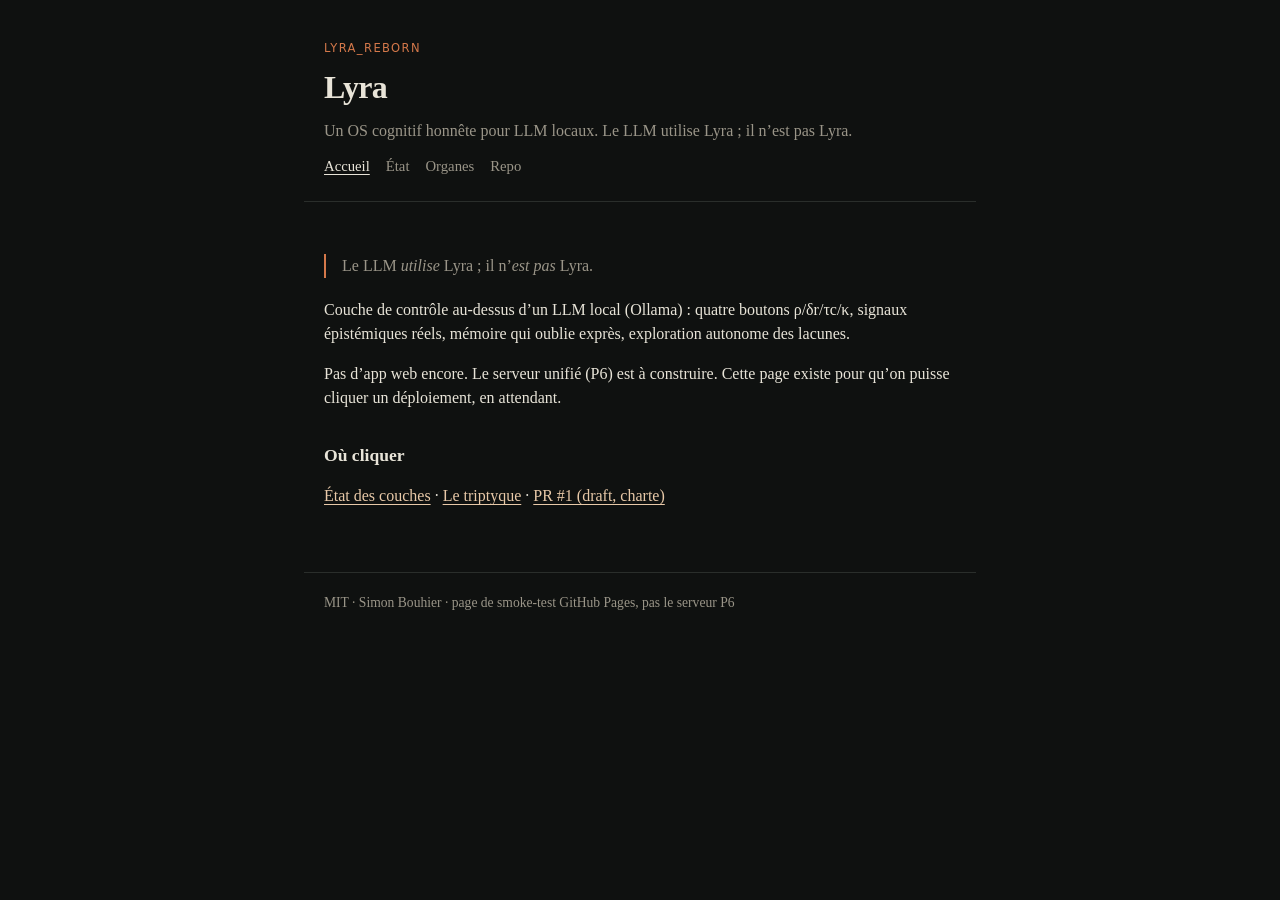
==== site/index.html @ 2ddf6eb5 "Add a GitHub Pages smoke-test site for Lyra. Static status pages (home, état, organes) plus a Pages " ====
<!doctype html>
<html lang="fr">
<head>
  <meta charset="utf-8">
  <meta name="viewport" content="width=device-width, initial-scale=1">
  <title>Lyra — OS cognitif</title>
  <link rel="stylesheet" href="style.css">
</head>
<body>
  <header>
    <div class="kicker">lyra_reborn</div>
    <h1>Lyra</h1>
    <p class="lede">Un OS cognitif honnête pour LLM locaux. Le LLM utilise Lyra ; il n’est pas Lyra.</p>
    <nav>
      <a href="index.html" aria-current="page">Accueil</a>
      <a href="etat.html">État</a>
      <a href="organes.html">Organes</a>
      <a href="https://github.com/SimonBouhier/lyra_reborn">Repo</a>
    </nav>
  </header>
  <main>
    <blockquote>Le LLM <em>utilise</em> Lyra ; il n’<em>est pas</em> Lyra.</blockquote>
    <p>Couche de contrôle au-dessus d’un LLM local (Ollama) : quatre boutons ρ/δr/τc/κ, signaux épistémiques réels, mémoire qui oublie exprès, exploration autonome des lacunes.</p>
    <p>Pas d’app web encore. Le serveur unifié (P6) est à construire. Cette page existe pour qu’on puisse cliquer un déploiement, en attendant.</p>
    <h2>Où cliquer</h2>
    <p><a href="etat.html">État des couches</a> · <a href="organes.html">Le triptyque</a> · <a href="https://github.com/SimonBouhier/lyra_reborn/pull/1">PR #1 (draft, charte)</a></p>
  </main>
  <footer>
    MIT · Simon Bouhier · page de smoke-test GitHub Pages, pas le serveur P6
  </footer>
</body>
</html>
---- site/style.css ----
:root {
  --bg: #0f1110;
  --bg2: #171a18;
  --ink: #e8e4d8;
  --muted: #9a9588;
  --line: #2a2e2b;
  --ok: #8fbf7a;
  --wip: #c4a35a;
  --empty: #6d6a62;
  --accent: #d4784a;
  --link: #e8c9a8;
}
* { box-sizing: border-box; }
html, body { margin: 0; background: var(--bg); color: var(--ink); font: 16px/1.5 "Iowan Old Style", "Palatino Linotype", Palatino, Georgia, serif; }
body { min-height: 100vh; }
a { color: var(--link); text-underline-offset: 3px; }
a:hover { color: #fff; }
header, main, footer { max-width: 42rem; margin: 0 auto; padding: 0 1.25rem; }
header { padding-top: 2.5rem; padding-bottom: 1.5rem; border-bottom: 1px solid var(--line); }
nav { display: flex; gap: 1rem; flex-wrap: wrap; font-size: 0.92rem; margin-top: 0.75rem; }
nav a { color: var(--muted); text-decoration: none; }
nav a:hover, nav a[aria-current="page"] { color: var(--ink); text-decoration: underline; }
.kicker { letter-spacing: 0.12em; text-transform: uppercase; font-size: 0.72rem; color: var(--accent); font-family: ui-sans-serif, system-ui, sans-serif; }
h1 { font-size: 2rem; font-weight: 600; margin: 0.35rem 0 0.5rem; letter-spacing: -0.02em; }
.lede { color: var(--muted); margin: 0; }
main { padding-top: 2rem; padding-bottom: 3rem; }
h2 { font-size: 1.1rem; margin: 2rem 0 0.75rem; }
table { width: 100%; border-collapse: collapse; font-size: 0.95rem; }
th, td { text-align: left; padding: 0.45rem 0.5rem; border-bottom: 1px solid var(--line); vertical-align: top; }
th { color: var(--muted); font-weight: 500; font-family: ui-sans-serif, system-ui, sans-serif; font-size: 0.75rem; letter-spacing: 0.06em; text-transform: uppercase; }
.ok { color: var(--ok); }
.wip { color: var(--wip); }
.empty { color: var(--empty); }
.card { background: var(--bg2); border: 1px solid var(--line); border-radius: 10px; padding: 1rem 1.1rem; margin: 0.75rem 0; }
.row { display: grid; gap: 0.75rem; }
@media (min-width: 640px) { .row { grid-template-columns: 1fr 1fr 1fr; } }
.card h3 { margin: 0 0 0.35rem; font-size: 1rem; }
.card p { margin: 0; color: var(--muted); font-size: 0.92rem; }
blockquote { margin: 1.25rem 0; padding-left: 1rem; border-left: 2px solid var(--accent); color: var(--muted); }
footer { border-top: 1px solid var(--line); padding: 1.25rem; color: var(--muted); font-size: 0.85rem; }
code { font-family: ui-monospace, "SF Mono", Menlo, monospace; font-size: 0.88em; }
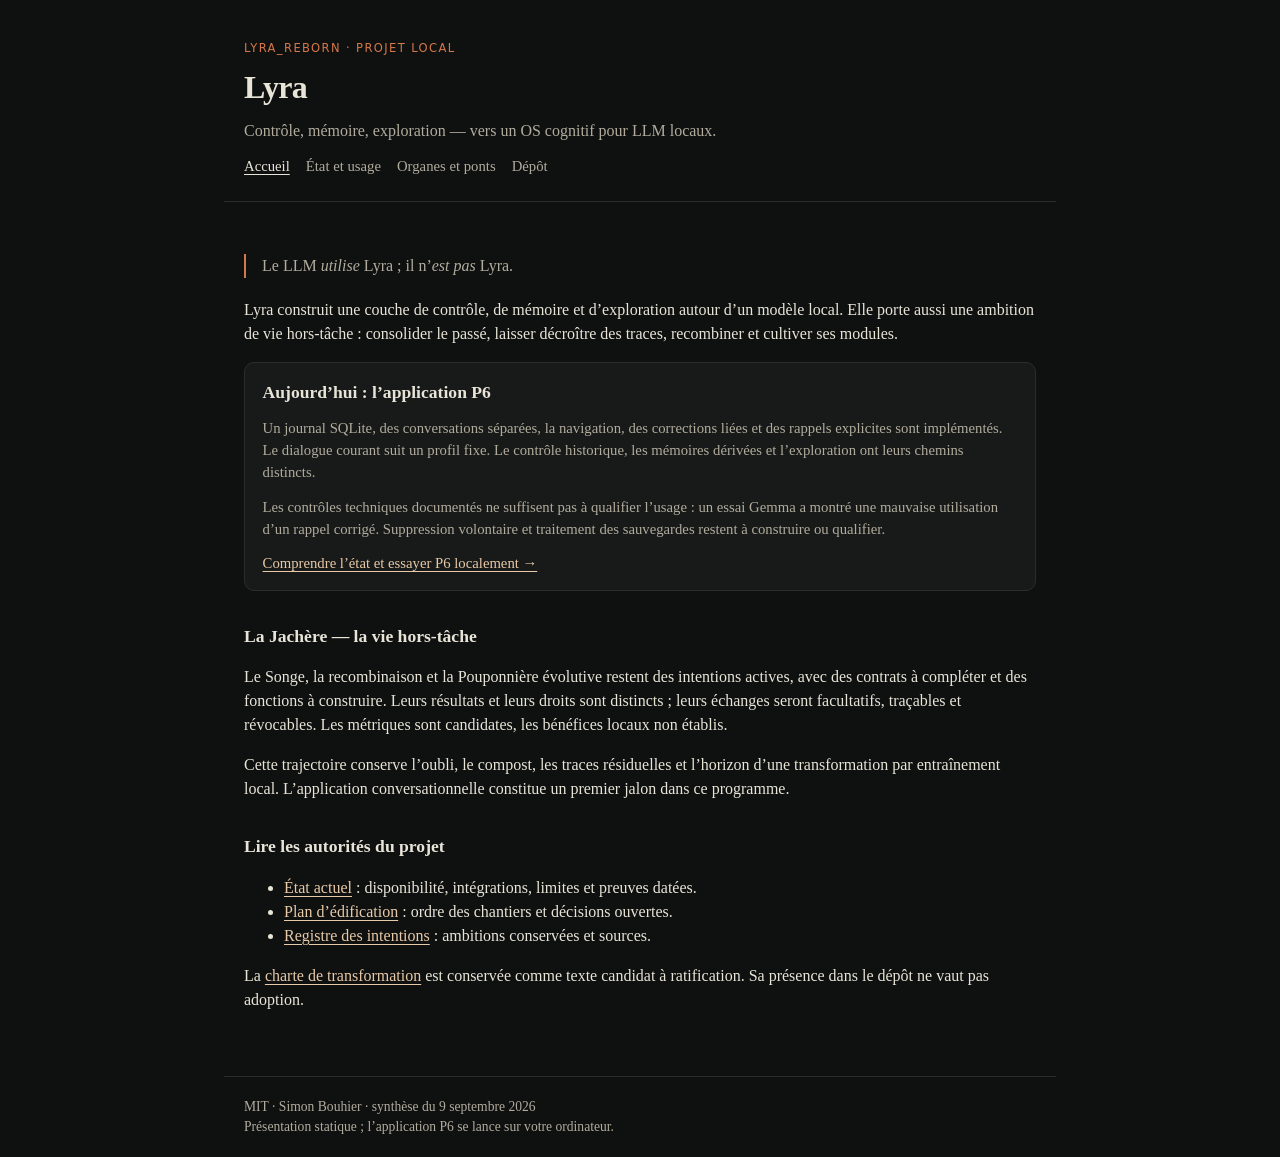
==== commit faa64f16: "docs: align public presentation and document the local P6 path" ====
--- a/site/index.html
+++ b/site/index.html
@@ -3,30 +3,43 @@
 <head>
   <meta charset="utf-8">
   <meta name="viewport" content="width=device-width, initial-scale=1">
-  <title>Lyra — OS cognitif</title>
+  <meta name="description" content="Lyra construit une couche de contrôle, de mémoire et d'exploration pour LLM locaux. Application P6 en construction ; ambitions de la Jachère conservées.">
+  <title>Lyra — contrôle, mémoire et exploration</title>
   <link rel="stylesheet" href="style.css">
 </head>
 <body>
+  <a class="skip" href="#contenu">Aller au contenu</a>
   <header>
-    <div class="kicker">lyra_reborn</div>
+    <div class="kicker">lyra_reborn · projet local</div>
     <h1>Lyra</h1>
-    <p class="lede">Un OS cognitif honnête pour LLM locaux. Le LLM utilise Lyra ; il n’est pas Lyra.</p>
-    <nav>
+    <p class="lede">Contrôle, mémoire, exploration — vers un OS cognitif pour LLM locaux.</p>
+    <nav aria-label="Navigation principale">
       <a href="index.html" aria-current="page">Accueil</a>
-      <a href="etat.html">État</a>
-      <a href="organes.html">Organes</a>
-      <a href="https://github.com/SimonBouhier/lyra_reborn">Repo</a>
+      <a href="etat.html">État et usage</a>
+      <a href="organes.html">Organes et ponts</a>
+      <a href="https://github.com/SimonBouhier/lyra_reborn">Dépôt</a>
     </nav>
   </header>
-  <main>
+  <main id="contenu">
     <blockquote>Le LLM <em>utilise</em> Lyra ; il n’<em>est pas</em> Lyra.</blockquote>
-    <p>Couche de contrôle au-dessus d’un LLM local (Ollama) : quatre boutons ρ/δr/τc/κ, signaux épistémiques réels, mémoire qui oublie exprès, exploration autonome des lacunes.</p>
-    <p>Pas d’app web encore. Le serveur unifié (P6) est à construire. Cette page existe pour qu’on puisse cliquer un déploiement, en attendant.</p>
-    <h2>Où cliquer</h2>
-    <p><a href="etat.html">État des couches</a> · <a href="organes.html">Le triptyque</a> · <a href="https://github.com/SimonBouhier/lyra_reborn/pull/1">PR #1 (draft, charte)</a></p>
+    <p>Lyra construit une couche de contrôle, de mémoire et d’exploration autour d’un modèle local. Elle porte aussi une ambition de vie hors-tâche : consolider le passé, laisser décroître des traces, recombiner et cultiver ses modules.</p>
+    <section class="card" aria-labelledby="maintenant">
+      <h2 id="maintenant">Aujourd’hui : l’application P6</h2>
+      <p>Un journal SQLite, des conversations séparées, la navigation, des corrections liées et des rappels explicites sont implémentés. Le dialogue courant suit un profil fixe. Le contrôle historique, les mémoires dérivées et l’exploration ont leurs chemins distincts.</p>
+      <p>Les contrôles techniques documentés ne suffisent pas à qualifier l’usage : un essai Gemma a montré une mauvaise utilisation d’un rappel corrigé. Suppression volontaire et traitement des sauvegardes restent à construire ou qualifier.</p>
+      <p><a href="etat.html">Comprendre l’état et essayer P6 localement →</a></p>
+    </section>
+    <h2>La Jachère — la vie hors-tâche</h2>
+    <p>Le Songe, la recombinaison et la Pouponnière évolutive restent des intentions actives, avec des contrats à compléter et des fonctions à construire. Leurs résultats et leurs droits sont distincts ; leurs échanges seront facultatifs, traçables et révocables. Les métriques sont candidates, les bénéfices locaux non établis.</p>
+    <p>Cette trajectoire conserve l’oubli, le compost, les traces résiduelles et l’horizon d’une transformation par entraînement local. L’application conversationnelle constitue un premier jalon dans ce programme.</p>
+    <h2>Lire les autorités du projet</h2>
+    <ul>
+      <li><a href="https://github.com/SimonBouhier/lyra_reborn/blob/main/docs/ETAT_ACTUEL.md">État actuel</a> : disponibilité, intégrations, limites et preuves datées.</li>
+      <li><a href="https://github.com/SimonBouhier/lyra_reborn/blob/main/docs/PLAN_EDIFICATION.md">Plan d’édification</a> : ordre des chantiers et décisions ouvertes.</li>
+      <li><a href="https://github.com/SimonBouhier/lyra_reborn/blob/main/docs/REGISTRE_INTENTIONS.md">Registre des intentions</a> : ambitions conservées et sources.</li>
+    </ul>
+    <p>La <a href="https://github.com/SimonBouhier/lyra_reborn/blob/main/manifeste/CHARTE_TRANSFORMATION.md">charte de transformation</a> est conservée comme texte candidat à ratification. Sa présence dans le dépôt ne vaut pas adoption.</p>
   </main>
-  <footer>
-    MIT · Simon Bouhier · page de smoke-test GitHub Pages, pas le serveur P6
-  </footer>
+  <footer>MIT · Simon Bouhier · synthèse du 9 septembre 2026<br>Présentation statique ; l’application P6 se lance sur votre ordinateur.</footer>
 </body>
 </html>
--- a/site/style.css
+++ b/site/style.css
@@ -2,7 +2,7 @@
   --bg: #0f1110;
   --bg2: #171a18;
   --ink: #e8e4d8;
-  --muted: #9a9588;
+  --muted: #b2ac9e;
   --line: #2a2e2b;
   --ok: #8fbf7a;
   --wip: #c4a35a;
@@ -15,7 +15,10 @@
 body { min-height: 100vh; }
 a { color: var(--link); text-underline-offset: 3px; }
 a:hover { color: #fff; }
-header, main, footer { max-width: 42rem; margin: 0 auto; padding: 0 1.25rem; }
+a:focus-visible, [tabindex]:focus-visible { outline: 2px solid var(--accent); outline-offset: 4px; }
+.skip { position: absolute; top: -5rem; left: 1rem; padding: 0.6rem 1rem; background: var(--bg2); z-index: 1; }
+.skip:focus { top: 0.5rem; }
+header, main, footer { max-width: 52rem; margin: 0 auto; padding: 0 1.25rem; }
 header { padding-top: 2.5rem; padding-bottom: 1.5rem; border-bottom: 1px solid var(--line); }
 nav { display: flex; gap: 1rem; flex-wrap: wrap; font-size: 0.92rem; margin-top: 0.75rem; }
 nav a { color: var(--muted); text-decoration: none; }
@@ -25,9 +28,12 @@
 .lede { color: var(--muted); margin: 0; }
 main { padding-top: 2rem; padding-bottom: 3rem; }
 h2 { font-size: 1.1rem; margin: 2rem 0 0.75rem; }
-table { width: 100%; border-collapse: collapse; font-size: 0.95rem; }
+.table-wrap { overflow-x: auto; }
+table { width: 100%; min-width: 34rem; border-collapse: collapse; font-size: 0.95rem; }
+caption { text-align: left; color: var(--muted); padding-bottom: 0.75rem; }
 th, td { text-align: left; padding: 0.45rem 0.5rem; border-bottom: 1px solid var(--line); vertical-align: top; }
 th { color: var(--muted); font-weight: 500; font-family: ui-sans-serif, system-ui, sans-serif; font-size: 0.75rem; letter-spacing: 0.06em; text-transform: uppercase; }
+tbody th { color: var(--ink); text-transform: none; letter-spacing: normal; font-size: 0.9rem; }
 .ok { color: var(--ok); }
 .wip { color: var(--wip); }
 .empty { color: var(--empty); }
@@ -35,7 +41,9 @@
 .row { display: grid; gap: 0.75rem; }
 @media (min-width: 640px) { .row { grid-template-columns: 1fr 1fr 1fr; } }
 .card h3 { margin: 0 0 0.35rem; font-size: 1rem; }
+.card h2 { margin-top: 0; }
 .card p { margin: 0; color: var(--muted); font-size: 0.92rem; }
+.card p + p { margin-top: 0.75rem; }
 blockquote { margin: 1.25rem 0; padding-left: 1rem; border-left: 2px solid var(--accent); color: var(--muted); }
 footer { border-top: 1px solid var(--line); padding: 1.25rem; color: var(--muted); font-size: 0.85rem; }
-code { font-family: ui-monospace, "SF Mono", Menlo, monospace; font-size: 0.88em; }
+code { font-family: ui-monospace, "SF Mono", Menlo, monospace; font-size: 0.88em; overflow-wrap: anywhere; }
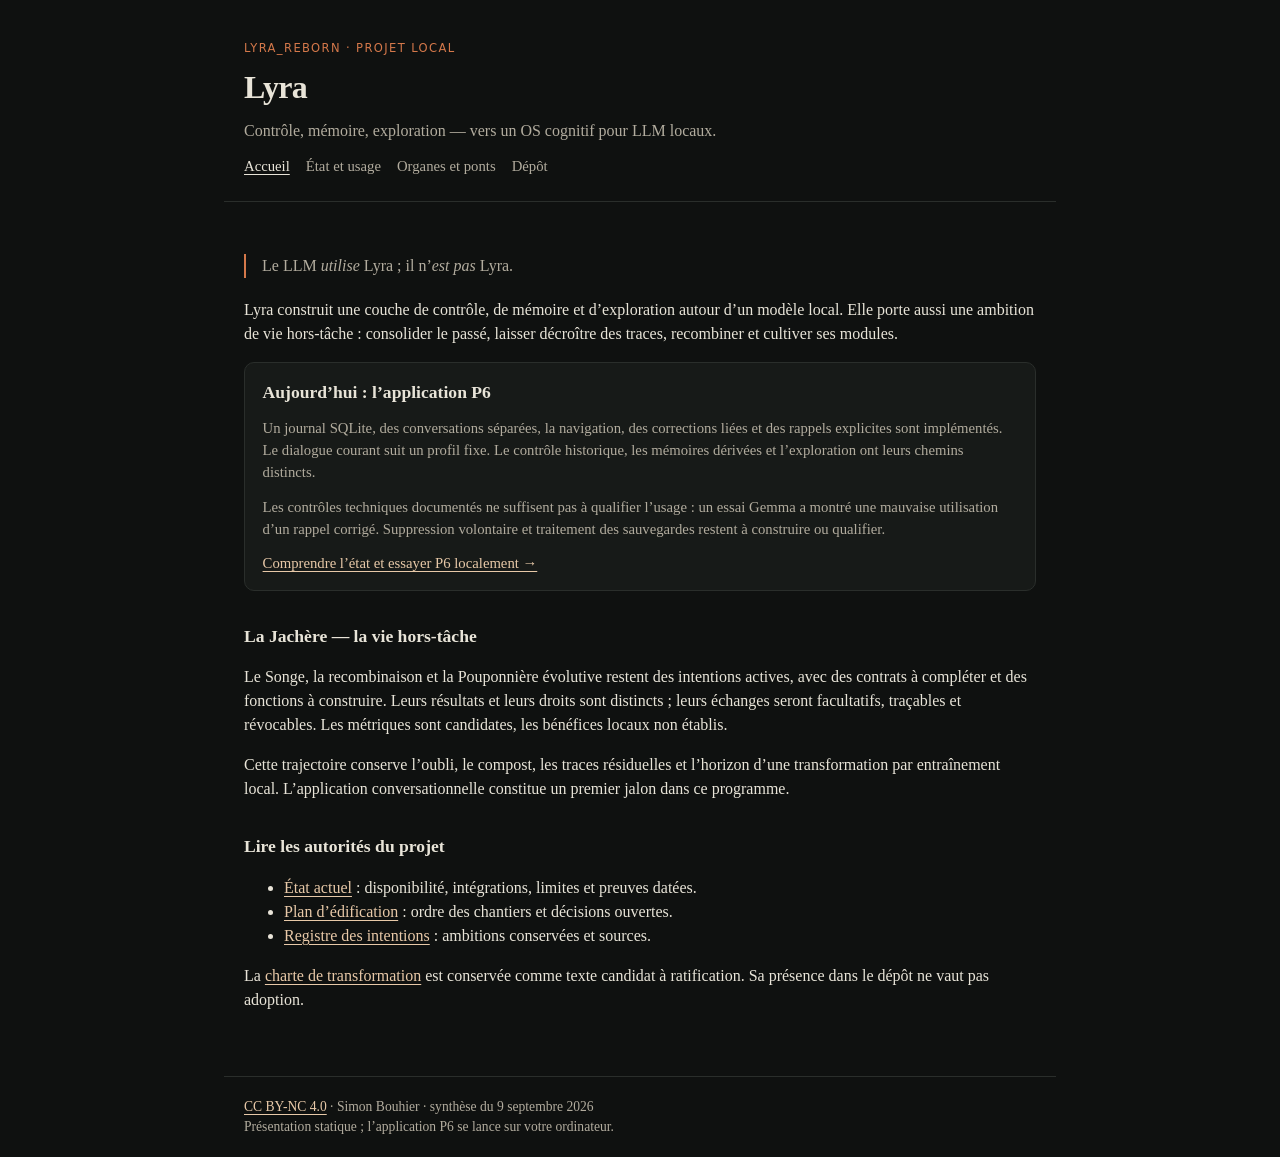
==== commit f503f9e3: "docs: align README, notices and metadata with CC BY-NC 4.0" ====
--- a/site/index.html
+++ b/site/index.html
@@ -40,6 +40,6 @@
     </ul>
     <p>La <a href="https://github.com/SimonBouhier/lyra_reborn/blob/main/manifeste/CHARTE_TRANSFORMATION.md">charte de transformation</a> est conservée comme texte candidat à ratification. Sa présence dans le dépôt ne vaut pas adoption.</p>
   </main>
-  <footer>MIT · Simon Bouhier · synthèse du 9 septembre 2026<br>Présentation statique ; l’application P6 se lance sur votre ordinateur.</footer>
+  <footer><a href="https://creativecommons.org/licenses/by-nc/4.0/">CC BY-NC 4.0</a> · Simon Bouhier · synthèse du 9 septembre 2026<br>Présentation statique ; l’application P6 se lance sur votre ordinateur.</footer>
 </body>
 </html>
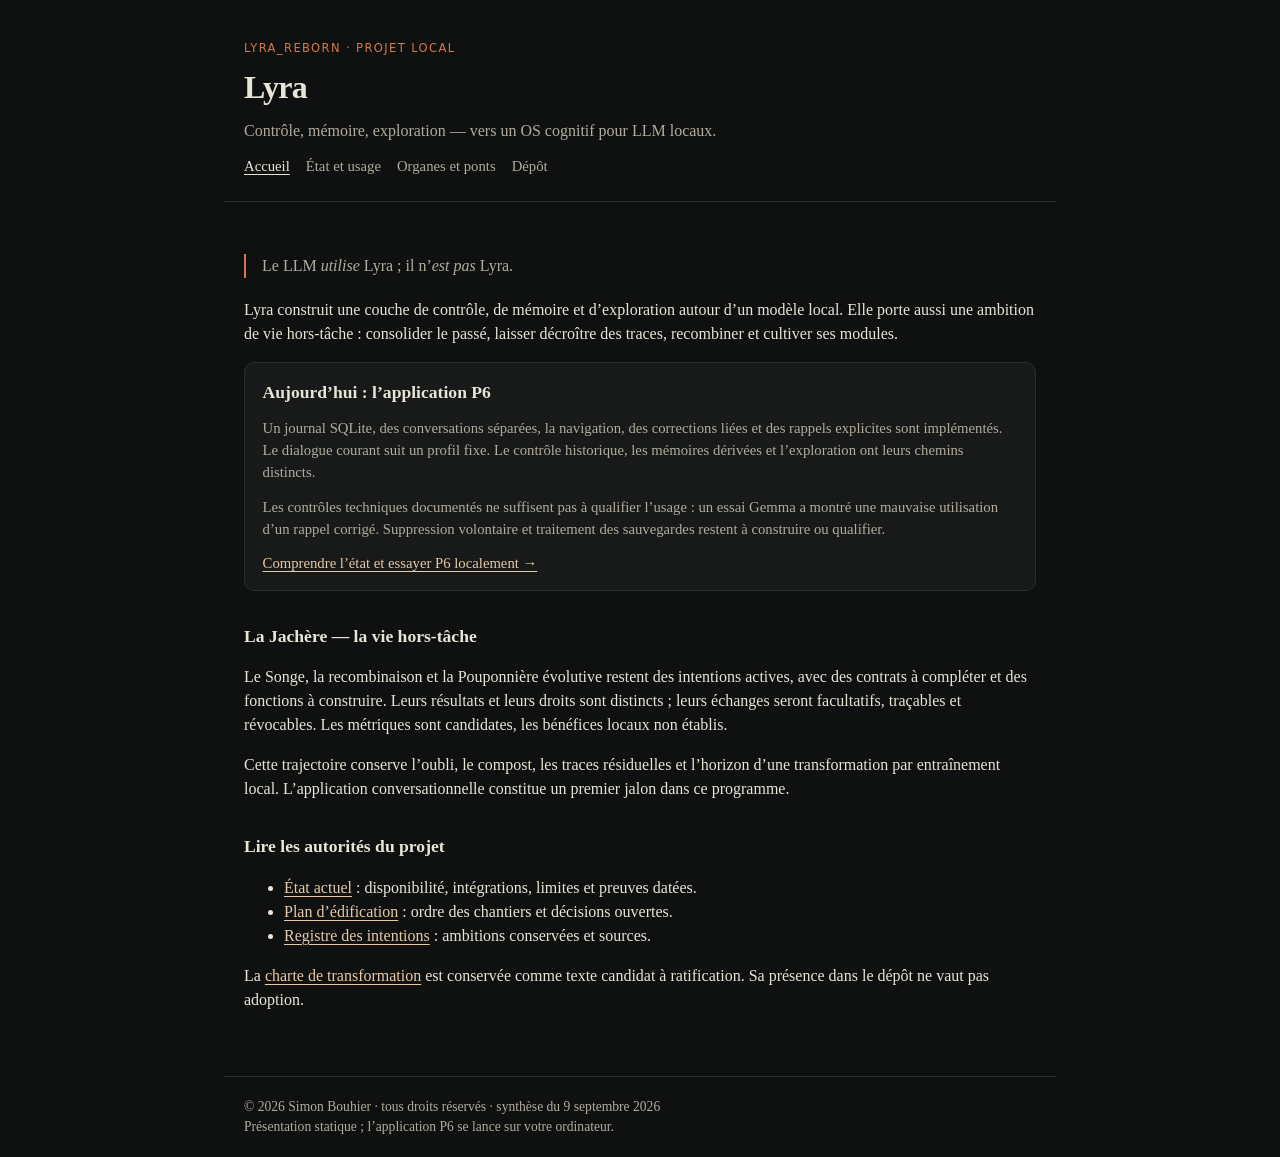
==== commit a8abc93e: "license: reserve all rights Replace the CC BY-NC 4.0 notice with an all-rights-reserved notice (© 20" ====
--- a/site/index.html
+++ b/site/index.html
@@ -40,6 +40,6 @@
     </ul>
     <p>La <a href="https://github.com/SimonBouhier/lyra_reborn/blob/main/manifeste/CHARTE_TRANSFORMATION.md">charte de transformation</a> est conservée comme texte candidat à ratification. Sa présence dans le dépôt ne vaut pas adoption.</p>
   </main>
-  <footer><a href="https://creativecommons.org/licenses/by-nc/4.0/">CC BY-NC 4.0</a> · Simon Bouhier · synthèse du 9 septembre 2026<br>Présentation statique ; l’application P6 se lance sur votre ordinateur.</footer>
+  <footer>© 2026 Simon Bouhier · tous droits réservés · synthèse du 9 septembre 2026<br>Présentation statique ; l’application P6 se lance sur votre ordinateur.</footer>
 </body>
 </html>
